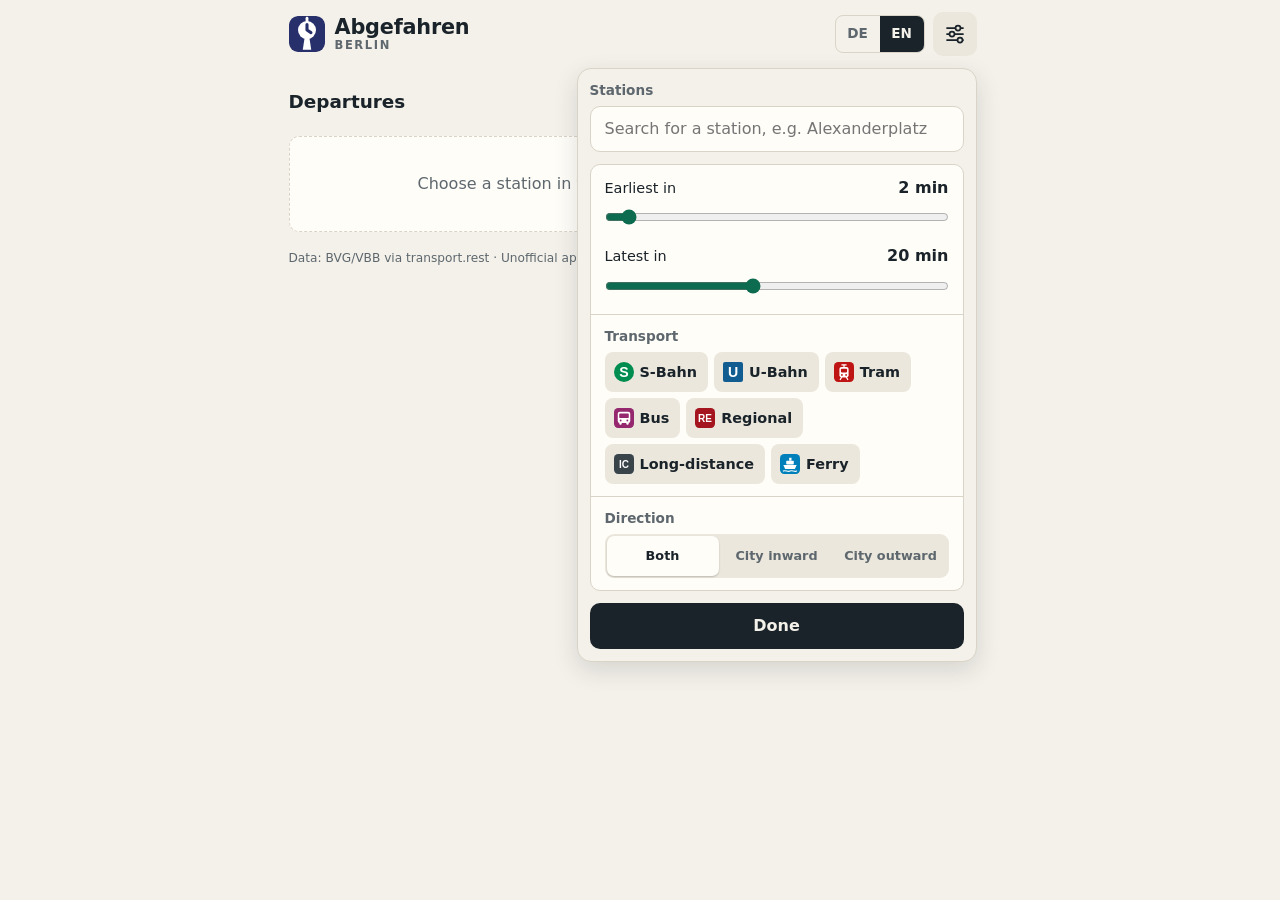
==== docs/index.html @ d76622d3 "rename folder" ====
<!doctype html>
<html lang="de">
<head>
  <meta charset="utf-8">
  <meta name="viewport" content="width=device-width, initial-scale=1, viewport-fit=cover">
  <title>Abgefahren · Berlin</title>
  <meta name="description" content="Live departures for your Berlin stations.">
  <meta name="theme-color" content="#f4f1ea" media="(prefers-color-scheme: light)">
  <meta name="theme-color" content="#11181d" media="(prefers-color-scheme: dark)">
  <meta name="mobile-web-app-capable" content="yes">
  <meta name="apple-mobile-web-app-capable" content="yes">
  <meta name="apple-mobile-web-app-title" content="Abgefahren">
  <link rel="manifest" href="manifest.webmanifest">
  <link rel="icon" type="image/svg+xml" href="icons/favicon.svg">
  <link rel="icon" type="image/png" sizes="32x32" href="icons/favicon-32.png">
  <link rel="apple-touch-icon" href="icons/apple-touch-icon.png">
  <link rel="stylesheet" href="styles.css">
</head>
<body>
  <header class="topbar">
    <h1 class="brand"><img class="brand-icon" src="icons/favicon.svg" alt="" width="36" height="36"><span class="brand-text"><span class="brand-name">Abgefahren</span> <span class="brand-sub">Berlin</span></span></h1>
    <div class="topbar-actions">
      <div class="lang" role="group" data-i18n-aria="language">
        <button type="button" data-lang="de">DE</button>
        <button type="button" data-lang="en">EN</button>
      </div>
      <button id="settingsToggle" type="button" class="icon-button" aria-controls="settings"
              aria-expanded="false" data-i18n-aria="settings">
        <svg viewBox="0 0 24 24" width="24" height="24" fill="none" stroke="currentColor" stroke-width="1.75" stroke-linecap="round" aria-hidden="true">
          <path d="M4 6h8M18 6h2M4 12h2M12 12h8M4 18h10M20 18h.01"/>
          <circle cx="15" cy="6" r="2.5"/>
          <circle cx="9" cy="12" r="2.5"/>
          <circle cx="17" cy="18" r="2.5"/>
        </svg>
      </button>
    </div>
  </header>

  <main class="layout">
    <aside id="settings" class="controls" hidden>
      <section class="stations">
        <label class="label" for="search" data-i18n="stations"></label>
        <div class="search">
          <input id="search" type="search" autocomplete="off" spellcheck="false"
                 role="combobox" aria-expanded="false" aria-controls="results"
                 data-i18n-placeholder="searchPlaceholder">
          <ul id="results" class="results" hidden></ul>
        </div>
        <ul id="chips" class="chips"></ul>
        <span id="favoritesLabel" class="label label-spaced" data-i18n="favorites" hidden></span>
        <ul id="favorites" class="chips"></ul>
        <span id="walkLabel" class="label label-spaced" data-i18n="walkTime" hidden></span>
        <ul id="walkTimes" class="walk-list"></ul>
      </section>

      <section id="map" class="map" hidden></section>

      <div class="filters">
        <div class="filter-group">
          <div class="slider">
            <label for="minTime" data-i18n="minTime"></label>
            <output id="minTimeOut" for="minTime"></output>
            <input id="minTime" type="range" min="0" max="39" step="1">
          </div>
          <div class="slider">
            <label for="maxTime" data-i18n="maxTime"></label>
            <output id="maxTimeOut" for="maxTime"></output>
            <input id="maxTime" type="range" min="5" max="40" step="5">
          </div>
        </div>

        <div class="filter-group">
          <span class="label" id="modesLabel" data-i18n="transport"></span>
          <div id="modes" class="modes" role="group" aria-labelledby="modesLabel"></div>
        </div>

        <div class="filter-group">
          <span class="label" id="dirLabel" data-i18n="direction"></span>
          <div id="directions" class="segments" role="group" aria-labelledby="dirLabel"></div>
          <span class="label label-spaced" id="centreLabel" data-i18n="reference"></span>
          <div id="centres" class="segments" role="group" aria-labelledby="centreLabel"></div>
        </div>
      </div>

      <button id="settingsDone" type="button" class="done" data-i18n="done"></button>
    </aside>

    <section class="board" aria-labelledby="boardTitle">
      <div class="toolbar">
        <div class="status">
          <h2 id="boardTitle"></h2>
          <p id="status"></p>
        </div>
        <button id="refresh" type="button" class="refresh">
          <svg viewBox="0 0 24 24" width="24" height="24" fill="none" stroke="currentColor" stroke-width="1.75" stroke-linecap="round" stroke-linejoin="round" aria-hidden="true">
            <path d="M3.5 12a8.5 8.5 0 0 1 14.5-6l2.5 2.5"/>
            <path d="M20.5 3.5v5h-5"/>
            <path d="M20.5 12a8.5 8.5 0 0 1-14.5 6l-2.5-2.5"/>
            <path d="M3.5 20.5v-5h5"/>
            <g class="refresh-strike">
              <path class="refresh-strike-gap" d="M4 4l16 16"/>
              <path d="M4 4l16 16"/>
            </g>
          </svg>
        </button>
      </div>
      <p id="notice" class="notice" role="status" hidden></p>
      <ol id="departures" class="departures"></ol>
      <p id="empty" class="empty" hidden></p>
    </section>
  </main>

  <footer class="footer">
    <span data-i18n="credit"></span>
  </footer>

  <script type="module" src="js/app.js"></script>
</body>
</html>
---- docs/styles.css ----
:root {
  color-scheme: light dark;
  --bg: #f4f1ea;
  --surface: #fffdf8;
  --surface-2: #ebe7dd;
  --text: #1a2329;
  --muted: #5d676d;
  --line: #d9d4c7;
  --accent: #0d6b4f;
  --accent-text: #ffffff;
  --warn: #b3401a;
  --warn-bg: #f9e6dc;
  --ok: #0d6b4f;
  --pin: #c9281e;
  --star: #b7791f;
  --flash: #cdeedd;
  --reach-ok: #1f8a4c;
  --reach-soon: #e8b400;
  --reach-now: #f07d1a;
  --reach-late: #d33a2c;
  --shadow: 0 8px 24px rgb(26 35 41 / 0.14);
}

@media (prefers-color-scheme: dark) {
  :root {
    --bg: #11181d;
    --surface: #1a2329;
    --surface-2: #26323a;
    --text: #edf0ee;
    --muted: #a2adb2;
    --line: #2f3c44;
    --accent: #4cc79c;
    --accent-text: #08261c;
    --warn: #ff9d78;
    --warn-bg: #3b231a;
    --ok: #6fd6b1;
    --star: #ffc83d;
    --flash: #23584a;
    --shadow: 0 8px 24px rgb(0 0 0 / 0.45);
  }
}

* { box-sizing: border-box; }
[hidden] { display: none !important; }

/* The reserved scrollbar space keeps the layout still when the page height changes. */
html { -webkit-text-size-adjust: 100%; scrollbar-gutter: stable; }

body {
  margin: 0;
  background: var(--bg);
  color: var(--text);
  font: 16px/1.4 system-ui, -apple-system, "Segoe UI", Roboto, "Helvetica Neue", sans-serif;
  padding-bottom: env(safe-area-inset-bottom);
}

button, input { font: inherit; color: inherit; }
button { cursor: pointer; }
button:disabled { cursor: default; }
:focus-visible { outline: 2px solid var(--accent); outline-offset: 2px; }
h1, h2, p, ul, ol { margin: 0; padding: 0; }
ul, ol { list-style: none; }

/* ---------- Top bar ---------- */

.topbar {
  display: flex;
  align-items: center;
  justify-content: space-between;
  max-width: 720px;
  margin: 0 auto;
  padding: calc(12px + env(safe-area-inset-top)) 16px 12px;
}
.brand {
  display: flex;
  align-items: center;
  gap: 10px;
  margin: 0;
}
.brand-icon {
  flex: none;
  width: 36px;
  height: 36px;
  border-radius: 9px;
}
.brand-text { display: flex; flex-direction: column; line-height: 1.05; }
.brand-name { font-size: 1.3rem; font-weight: 750; letter-spacing: -0.01em; }
.brand-sub {
  font-size: 0.72rem;
  font-weight: 600;
  letter-spacing: 0.14em;
  text-transform: uppercase;
  color: var(--muted);
}

.topbar-actions { display: flex; align-items: center; gap: 8px; }
.lang { display: flex; border: 1px solid var(--line); border-radius: 8px; overflow: hidden; }
.lang button {
  min-width: 44px;
  min-height: 36px;
  border: 0;
  background: transparent;
  font-size: 0.85rem;
  font-weight: 600;
  color: var(--muted);
}
.lang button[aria-pressed="true"] { background: var(--text); color: var(--bg); }

.icon-button {
  display: grid;
  place-items: center;
  width: 44px;
  height: 44px;
  background: transparent;
  border: 0;
  border-radius: 10px;
  color: var(--muted);
}
.icon-button[aria-expanded="true"] { background: var(--surface-2); color: var(--text); }

/* ---------- Layout ---------- */

.layout {
  position: relative;
  max-width: 720px;
  margin: 0 auto;
  padding: 0 16px;
}
.board { min-width: 0; }

/* The settings lie over the departures, so nothing moves when they open. */
.controls {
  position: absolute;
  z-index: 30;
  top: 0;
  right: 16px;
  left: 16px;
  display: flex;
  flex-direction: column;
  gap: 12px;
  padding: 12px;
  background: var(--bg);
  border: 1px solid var(--line);
  border-radius: 14px;
  box-shadow: var(--shadow);
}
@media (min-width: 600px) {
  .controls { left: auto; width: 400px; }
}

.done {
  min-height: 46px;
  background: var(--text);
  border: 0;
  border-radius: 10px;
  color: var(--bg);
  font-weight: 650;
}

.label { display: block; margin-bottom: 6px; font-size: 0.85rem; font-weight: 600; color: var(--muted); }
.label-spaced { margin-top: 12px; }

/* ---------- Search and chips ---------- */

.search { position: relative; }
#search {
  width: 100%;
  min-height: 46px;
  padding: 0 14px;
  background: var(--surface);
  border: 1px solid var(--line);
  border-radius: 10px;
}
.results {
  position: absolute;
  z-index: 20;
  top: calc(100% + 4px);
  left: 0;
  right: 0;
  max-height: 340px;
  overflow-y: auto;
  background: var(--surface);
  border: 1px solid var(--line);
  border-radius: 10px;
  box-shadow: var(--shadow);
}
.result {
  display: flex;
  align-items: center;
  justify-content: space-between;
  gap: 12px;
  width: 100%;
  min-height: 46px;
  padding: 8px 12px;
  border: 0;
  background: transparent;
  text-align: left;
}
.result:hover, .result:focus-visible { background: var(--surface-2); outline-offset: -2px; }
.result-modes { display: flex; flex-shrink: 0; gap: 3px; }
.result-message { padding: 12px; color: var(--muted); }

.chips { display: flex; flex-wrap: wrap; gap: 6px; margin-top: 8px; }
.chips:empty { display: none; }
.chip-favorite { background: transparent; box-shadow: inset 0 0 0 1px var(--line); }
#favorites { margin-top: 0; }
.chip-star {
  display: grid;
  flex-shrink: 0;
  place-items: center;
  width: 36px;
  height: 36px;
  padding: 0;
  background: transparent;
  border: 0;
  color: var(--muted);
}
.star-icon { display: inline-flex; }
.star-icon svg { fill: none; }
.chip-star[aria-pressed="true"] { color: var(--star); }
.chip-star[aria-pressed="true"] svg { fill: currentColor; }
.chip-show {
  min-width: 0;
  min-height: 36px;
  padding: 0 12px 0 0;
  overflow: hidden;
  background: transparent;
  border: 0;
  font-weight: 550;
  text-align: left;
  white-space: nowrap;
  text-overflow: ellipsis;
}
.chip {
  display: flex;
  align-items: center;
  max-width: 100%;
  background: var(--surface-2);
  border-radius: 8px;
  font-size: 0.92rem;
  font-weight: 550;
}
.chip-name { overflow: hidden; white-space: nowrap; text-overflow: ellipsis; }
.chip-remove {
  flex-shrink: 0;
  width: 36px;
  height: 36px;
  border: 0;
  background: transparent;
  color: var(--muted);
  font-size: 1.15rem;
  line-height: 1;
}
.chip-remove:hover { color: var(--text); }

/* ---------- Minimap ---------- */

.map {
  position: relative;
  height: 160px;
  overflow: hidden;
  background: var(--surface-2);
  border: 1px solid var(--line);
  border-radius: 10px;
  isolation: isolate;
}

.map-tiles img {
  position: absolute;
  top: 0;
  left: 0;
  width: 256px;
  height: 256px;
  user-select: none;
}
/* OpenStreetMap only offers light tiles. Inverting them and rotating the hues
   back gives a dark map on which water stays blue and parks stay green. */
@media (prefers-color-scheme: dark) {
  .map-tiles { filter: invert(1) hue-rotate(180deg) brightness(0.95) contrast(0.9); }
}

.map-markers { position: absolute; inset: 0; pointer-events: none; }
.map-marker { position: absolute; top: 0; left: 0; width: 0; height: 0; }
.map-pin {
  position: absolute;
  left: -7px;
  top: -7px;
  width: 14px;
  height: 14px;
  background: var(--pin);
  border: 2.5px solid #fff;
  border-radius: 50%;
  box-shadow: 0 1px 4px rgb(0 0 0 / 0.5);
}
.map-label {
  position: absolute;
  left: 12px;
  top: -11px;
  max-width: 150px;
  padding: 1px 6px;
  overflow: hidden;
  background: rgb(255 255 255 / 0.92);
  border-radius: 4px;
  color: #1a2329;
  font-size: 0.74rem;
  font-weight: 650;
  white-space: nowrap;
  text-overflow: ellipsis;
}
.map-controls { position: absolute; top: 6px; right: 6px; display: flex; flex-direction: column; gap: 4px; }
.map-zoom, .map-open {
  display: grid;
  place-items: center;
  width: 32px;
  height: 32px;
  background: rgb(255 255 255 / 0.94);
  border: 1px solid rgb(0 0 0 / 0.2);
  border-radius: 6px;
  color: #1a2329;
  font-size: 1.05rem;
  font-weight: 600;
  text-decoration: none;
}
.map-zoom:disabled { color: #9aa2a6; }
.map-credit {
  position: absolute;
  right: 0;
  bottom: 0;
  padding: 1px 5px;
  background: rgb(255 255 255 / 0.85);
  color: #1a2329;
  font-size: 0.68rem;
}
@media (prefers-color-scheme: dark) {
  .map-label, .map-zoom, .map-open, .map-credit {
    background: rgb(26 35 41 / 0.92);
    border-color: rgb(255 255 255 / 0.18);
    color: #edf0ee;
  }
  .map-zoom:disabled { color: #66727a; }
}

/* ---------- Filters ---------- */

.filters { background: var(--surface); border: 1px solid var(--line); border-radius: 10px; }
.filter-group { padding: 12px 14px; }
.filter-group + .filter-group { border-top: 1px solid var(--line); }

.slider {
  display: grid;
  grid-template-columns: 1fr auto;
  align-items: baseline;
  gap: 2px 8px;
}
.slider + .slider { margin-top: 12px; }
.slider label { font-size: 0.9rem; }
.slider output { font-weight: 700; font-variant-numeric: tabular-nums; }
.slider input {
  grid-column: 1 / -1;
  width: 100%;
  height: 32px;
  margin: 0;
  accent-color: var(--accent);
}

.modes { display: flex; flex-wrap: wrap; gap: 6px; }
.mode-icon { display: inline-flex; flex-shrink: 0; }
.mode {
  display: inline-flex;
  align-items: center;
  gap: 6px;
  min-height: 40px;
  padding: 0 10px 0 8px;
  background: transparent;
  border: 1.5px solid var(--line);
  border-radius: 8px;
  color: var(--muted);
  font-size: 0.9rem;
  font-weight: 600;
}
.mode .mode-icon { filter: grayscale(1); opacity: 0.45; }
.mode[aria-pressed="true"] { background: var(--surface-2); border-color: transparent; color: var(--text); }
.mode[aria-pressed="true"] .mode-icon { filter: none; opacity: 1; }

.segments { display: grid; grid-auto-flow: column; grid-auto-columns: minmax(0, 1fr); gap: 2px; padding: 2px; background: var(--surface-2); border-radius: 9px; }
.segment {
  min-height: 40px;
  padding: 2px;
  background: transparent;
  border: 0;
  border-radius: 7px;
  color: var(--muted);
  font-size: clamp(0.72rem, 3.3vw, 0.86rem);
  font-weight: 600;
}
@media (min-width: 600px) { .segment { font-size: 0.8rem; } }
.segment-icon { display: flex; flex-direction: column; align-items: center; justify-content: center; gap: 2px; min-height: 58px; }
.segment[aria-pressed="true"] { background: var(--surface); color: var(--text); box-shadow: 0 1px 2px rgb(0 0 0 / 0.2); }

/* ---------- Board ---------- */

.toolbar {
  position: sticky;
  z-index: 10;
  top: 0;
  display: flex;
  align-items: center;
  justify-content: space-between;
  gap: 12px;
  padding: 10px 0;
  background: var(--bg);
}
.status { min-width: 0; }
.status h2 { overflow: hidden; font-size: 1.15rem; font-weight: 700; white-space: nowrap; text-overflow: ellipsis; }
#status { color: var(--muted); font-size: 0.8rem; font-variant-numeric: tabular-nums; }

.refresh {
  display: grid;
  flex-shrink: 0;
  place-items: center;
  width: 48px;
  height: 48px;
  padding: 0;
  background: transparent;
  border: 0;
  border-radius: 10px;
  color: var(--accent);
}
.refresh-strike { display: none; }
.refresh-strike-gap { stroke: var(--bg); stroke-width: 4.5; }
.refresh.is-waiting { color: var(--muted); }
.refresh.is-waiting .refresh-strike { display: inline; }
.refresh:disabled { color: var(--muted); opacity: 0.55; }
.refresh.is-loading svg { animation: spin 1s linear infinite; }
@keyframes spin { to { transform: rotate(360deg); } }
@media (prefers-reduced-motion: reduce) { .refresh.is-loading svg { animation: none; } }

.notice {
  margin-bottom: 10px;
  padding: 10px 12px;
  background: var(--warn-bg);
  border-radius: 8px;
  color: var(--warn);
  font-size: 0.9rem;
}

.departures { position: relative; background: var(--surface); border: 1px solid var(--line); border-radius: 10px; overflow: hidden; }
.departures:empty { display: none; }
.departure.is-leaving { position: absolute; z-index: 0; right: 0; left: 0; pointer-events: none; }
.departure {
  position: relative;
  z-index: 1;
  background: var(--surface);
  display: grid;
  grid-template-columns: 82px minmax(0, 1fr) auto;
  align-items: center;
  gap: 10px;
  padding: 10px 12px;
}
.departure + .departure, .more-rows { border-top: 1px solid var(--line); }

.departure-line { display: flex; align-items: center; gap: 5px; min-width: 0; }
.line {
  flex: 1;
  min-width: 0;
  padding: 2px 3px;
  overflow: hidden;
  border-radius: 4px;
  font-size: 0.8rem;
  font-weight: 750;
  line-height: 1.3;
  text-align: center;
  white-space: nowrap;
  text-overflow: ellipsis;
}
.line-suburban { border-radius: 999px; }
.line-subway { border-radius: 2px; }

.departure-main, .departure-when { display: flex; flex-direction: column; min-width: 0; }
.departure-direction { overflow: hidden; font-weight: 600; white-space: nowrap; text-overflow: ellipsis; }
.departure-details { color: var(--muted); font-size: 0.8rem; }
.departure-when { align-items: flex-end; font-variant-numeric: tabular-nums; white-space: nowrap; }
.departure-relative { font-size: 1.05rem; font-weight: 750; }
.departure-clock { color: var(--muted); font-size: 0.8rem; }
.delay { color: var(--warn); font-weight: 700; }
.early { color: var(--ok); font-weight: 700; }

.is-cancelled .departure-direction, .is-cancelled .departure-clock { text-decoration: line-through; color: var(--muted); }
.is-cancelled .departure-line { opacity: 0.5; }
.is-cancelled .departure-relative { color: var(--warn); font-size: 0.9rem; }

.more-rows { padding: 12px; color: var(--muted); font-size: 0.85rem; text-align: center; }

/* ---------- Leave time ---------- */

.reach-ok { box-shadow: inset 4px 0 0 var(--reach-ok); }
.reach-soon { box-shadow: inset 4px 0 0 var(--reach-soon); }
.reach-now { box-shadow: inset 4px 0 0 var(--reach-now); }
.reach-late { box-shadow: inset 4px 0 0 var(--reach-late); }
.reach-late :is(.departure-line, .departure-direction, .departure-when) { opacity: 0.5; }

.leave {
  display: inline-block;
  margin-right: 6px;
  padding: 0 6px;
  border-radius: 4px;
  font-size: 0.74rem;
  font-weight: 700;
  line-height: 1.5;
  white-space: nowrap;
}
.leave-ok { background: var(--reach-ok); color: #fff; }
.leave-soon { background: var(--reach-soon); color: #2b2100; }
.leave-now { background: var(--reach-now); color: #2b1400; }
.leave-late { background: var(--reach-late); color: #fff; }

.walk-list { display: flex; flex-direction: column; gap: 4px; }
.walk-list:empty { display: none; }
.walk-row { display: flex; align-items: center; justify-content: space-between; gap: 8px; }
.walk-name { min-width: 0; overflow: hidden; font-size: 0.9rem; white-space: nowrap; text-overflow: ellipsis; }
.walk-controls { display: flex; flex-shrink: 0; align-items: center; gap: 4px; }
.walk-step {
  width: 36px;
  height: 36px;
  background: var(--surface-2);
  border: 0;
  border-radius: 8px;
  font-size: 1.1rem;
  font-weight: 600;
}
.walk-step:disabled { opacity: 0.4; }
.walk-value { min-width: 64px; font-weight: 650; text-align: center; font-variant-numeric: tabular-nums; }

.empty {
  padding: 36px 20px;
  background: var(--surface);
  border: 1px dashed var(--line);
  border-radius: 10px;
  color: var(--muted);
  text-align: center;
}

.footer {
  max-width: 720px;
  margin: 0 auto;
  padding: 18px 16px 24px;
  color: var(--muted);
  font-size: 0.76rem;
}
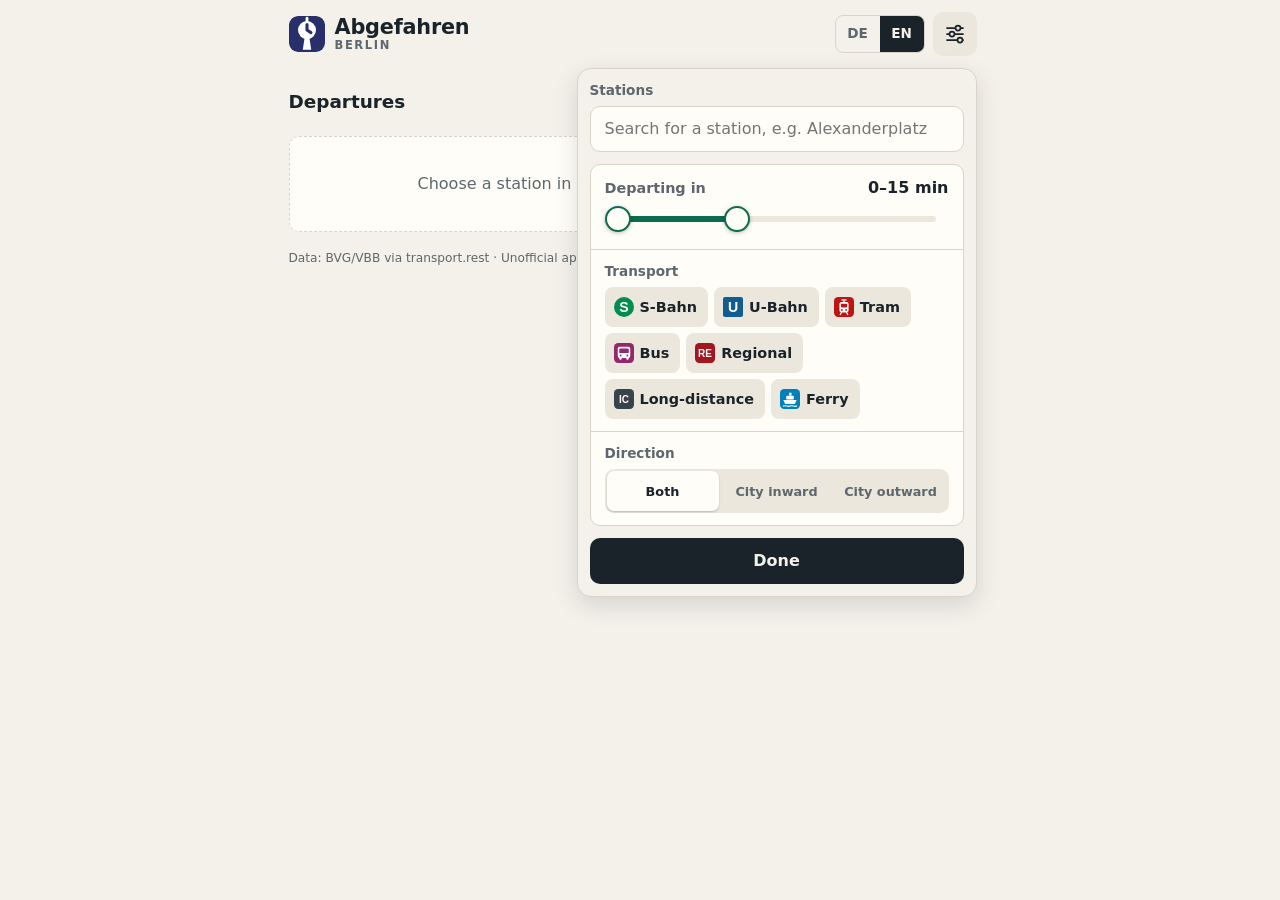
==== commit 0aa42194: "make min max one joined slider" ====
--- a/docs/index.html
+++ b/docs/index.html
@@ -17,6 +17,7 @@
   <link rel="stylesheet" href="styles.css">
 </head>
 <body>
+  <div id="pullIndicator" class="pull" aria-hidden="true"></div>
   <header class="topbar">
     <h1 class="brand"><img class="brand-icon" src="icons/favicon.svg" alt="" width="36" height="36"><span class="brand-text"><span class="brand-name">Abgefahren</span> <span class="brand-sub">Berlin</span></span></h1>
     <div class="topbar-actions">
@@ -57,15 +58,14 @@
 
       <div class="filters">
         <div class="filter-group">
-          <div class="slider">
-            <label for="minTime" data-i18n="minTime"></label>
-            <output id="minTimeOut" for="minTime"></output>
-            <input id="minTime" type="range" min="0" max="39" step="1">
-          </div>
-          <div class="slider">
-            <label for="maxTime" data-i18n="maxTime"></label>
-            <output id="maxTimeOut" for="maxTime"></output>
-            <input id="maxTime" type="range" min="5" max="40" step="5">
+          <div class="slider" role="group" aria-labelledby="timeRangeLabel">
+            <span class="label" id="timeRangeLabel" data-i18n="timeRange"></span>
+            <output id="timeRangeOut" for="minTime maxTime"></output>
+            <div class="range" id="timeRange">
+              <div class="range-track"><div class="range-fill"></div></div>
+              <input id="minTime" type="range" min="0" max="40" step="1" data-i18n-aria="minTime">
+              <input id="maxTime" type="range" min="0" max="40" step="5" data-i18n-aria="maxTime">
+            </div>
           </div>
         </div>
 
--- a/docs/styles.css
+++ b/docs/styles.css
@@ -69,7 +69,27 @@
   justify-content: space-between;
   max-width: 720px;
   margin: 0 auto;
-  padding: calc(12px + env(safe-area-inset-top)) 16px 12px;
+  padding: calc(12px + var(--top-extra) + env(safe-area-inset-top)) 16px 12px;
+}
+
+/* As an installed app there is no browser bar above the page, so the top gets a
+   little more room below the clock and status icons. */
+:root { --top-extra: 0px; }
+@media (display-mode: standalone) {
+  :root { --top-extra: 14px; }
+}
+
+/* Covers the strip behind the status bar, so scrolled content doesn't show
+   through under the clock. Its height is 0 where there is no such strip. */
+body::before {
+  content: "";
+  position: fixed;
+  z-index: 35;
+  top: 0;
+  right: 0;
+  left: 0;
+  height: env(safe-area-inset-top);
+  background: var(--bg);
 }
 .brand {
   display: flex;
@@ -352,16 +372,77 @@
   align-items: baseline;
   gap: 2px 8px;
 }
-.slider + .slider { margin-top: 12px; }
-.slider label { font-size: 0.9rem; }
+.slider .label { margin: 0; font-size: 0.9rem; }
 .slider output { font-weight: 700; font-variant-numeric: tabular-nums; }
-.slider input {
+
+/* One track with two handles: two range inputs on top of each other. Only the
+   handles take touches, so each one can be grabbed through the other input. */
+.range {
+  --thumb: 26px;
+  position: relative;
   grid-column: 1 / -1;
+  height: 36px;
+}
+.range-track {
+  position: absolute;
+  top: 50%;
+  right: calc(var(--thumb) / 2);
+  left: calc(var(--thumb) / 2);
+  height: 6px;
+  background: var(--surface-2);
+  border-radius: 3px;
+  transform: translateY(-50%);
+}
+.range-fill {
+  position: absolute;
+  top: 0;
+  bottom: 0;
+  left: calc(var(--from) * 100%);
+  width: calc((var(--to) - var(--from)) * 100%);
+  background: var(--accent);
+  border-radius: 3px;
+}
+.range input {
+  position: absolute;
+  inset: 0;
   width: 100%;
-  height: 32px;
+  height: 100%;
   margin: 0;
-  accent-color: var(--accent);
-}
+  background: transparent;
+  pointer-events: none;
+  -webkit-appearance: none;
+  appearance: none;
+}
+.range input:focus-visible { outline: none; }
+.range input.is-front { z-index: 1; }
+.range input::-webkit-slider-runnable-track { height: 100%; background: transparent; border: 0; }
+.range input::-moz-range-track { height: 100%; background: transparent; border: 0; }
+.range input::-webkit-slider-thumb {
+  width: var(--thumb);
+  height: var(--thumb);
+  margin-top: calc((36px - var(--thumb)) / 2);
+  background: var(--surface);
+  border: 2px solid var(--accent);
+  border-radius: 50%;
+  box-shadow: 0 1px 4px rgb(0 0 0 / 0.25);
+  cursor: grab;
+  pointer-events: auto;
+  -webkit-appearance: none;
+  appearance: none;
+}
+.range input::-moz-range-thumb {
+  width: var(--thumb);
+  height: var(--thumb);
+  box-sizing: border-box;
+  background: var(--surface);
+  border: 2px solid var(--accent);
+  border-radius: 50%;
+  box-shadow: 0 1px 4px rgb(0 0 0 / 0.25);
+  cursor: grab;
+  pointer-events: auto;
+}
+.range input:focus-visible::-webkit-slider-thumb { outline: 2px solid var(--accent); outline-offset: 2px; }
+.range input:focus-visible::-moz-range-thumb { outline: 2px solid var(--accent); outline-offset: 2px; }
 
 .modes { display: flex; flex-wrap: wrap; gap: 6px; }
 .mode-icon { display: inline-flex; flex-shrink: 0; }
@@ -402,7 +483,7 @@
 .toolbar {
   position: sticky;
   z-index: 10;
-  top: 0;
+  top: env(safe-area-inset-top);
   display: flex;
   align-items: center;
   justify-content: space-between;
@@ -434,6 +515,50 @@
 .refresh.is-loading svg { animation: spin 1s linear infinite; }
 @keyframes spin { to { transform: rotate(360deg); } }
 @media (prefers-reduced-motion: reduce) { .refresh.is-loading svg { animation: none; } }
+
+/* ---------- Pull to refresh ---------- */
+
+/* Keeps the browser's own pull-to-reload from reloading the whole page. */
+html { overscroll-behavior-y: contain; }
+
+.pull {
+  position: fixed;
+  top: calc(env(safe-area-inset-top) + var(--top-extra));
+  left: 50%;
+  z-index: 40;
+  display: grid;
+  place-items: center;
+  width: 44px;
+  height: 44px;
+  background: var(--surface);
+  border: 1px solid var(--line);
+  border-radius: 50%;
+  box-shadow: var(--shadow);
+  color: var(--muted);
+  opacity: 0;
+  pointer-events: none;
+  transform: translate(-50%, -64px);
+  transition: transform 0.3s ease, opacity 0.3s ease;
+}
+.pull svg { transform: rotate(var(--turn, 0deg)); }
+.pull .refresh-strike { display: none; }
+.pull .refresh-strike-gap { stroke: var(--surface); }
+.pull.is-ready, .pull.is-loading { color: var(--accent); }
+.pull.is-blocked { color: var(--muted); }
+.pull.is-blocked svg { transform: none; }
+.pull.is-blocked .refresh-strike { display: inline; }
+.pull.is-loading svg { animation: spin 1s linear infinite; }
+.pull.is-shaking svg { animation: shake 0.5s ease; }
+@keyframes shake {
+  20% { transform: translateX(-5px); }
+  40% { transform: translateX(5px); }
+  60% { transform: translateX(-3px); }
+  80% { transform: translateX(3px); }
+}
+@media (prefers-reduced-motion: reduce) {
+  .pull { transition: opacity 0.2s; }
+  .pull.is-loading svg, .pull.is-shaking svg { animation: none; }
+}
 
 .notice {
   margin-bottom: 10px;
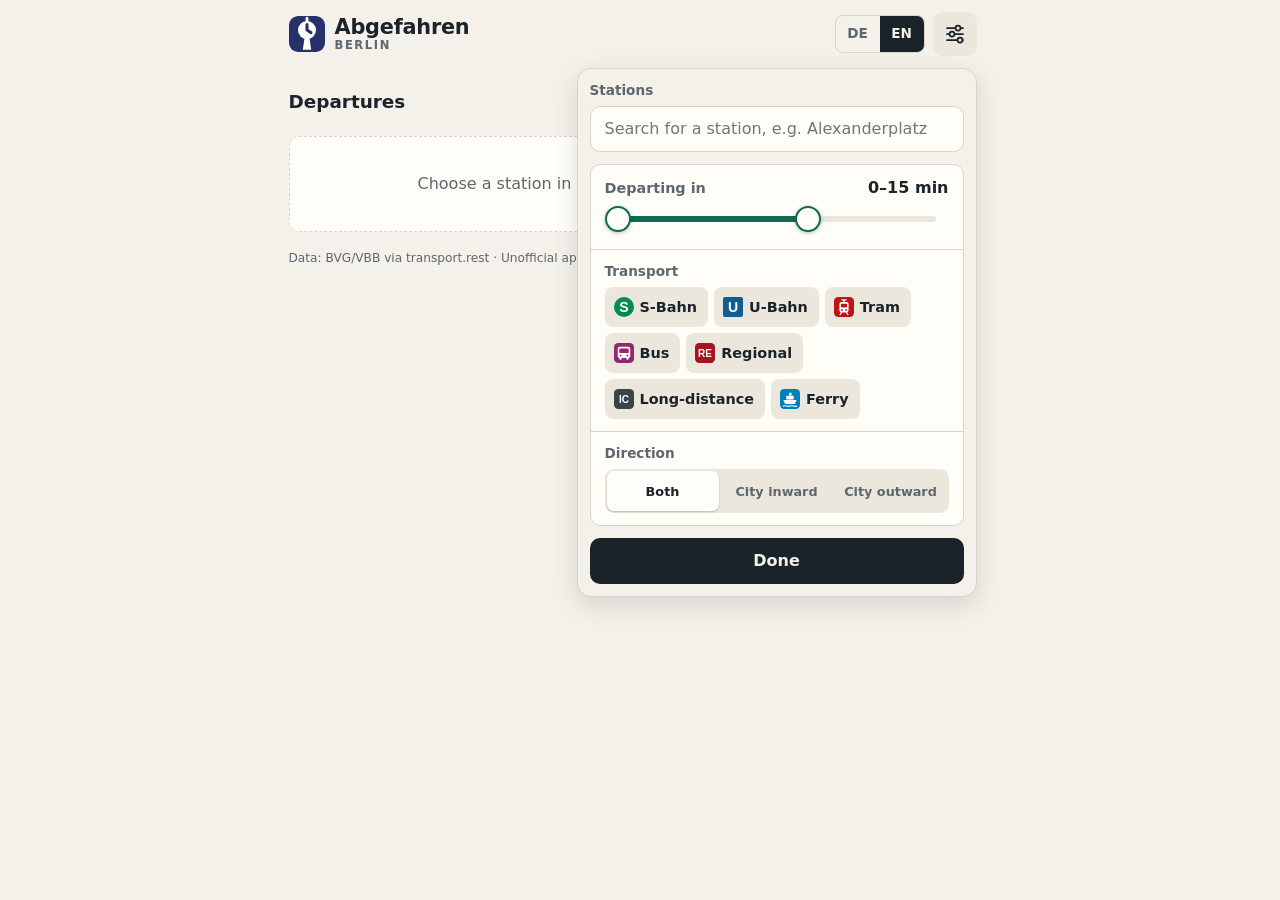
==== commit 687a0e7e: "make the delay time also a slider" ====
--- a/docs/index.html
+++ b/docs/index.html
@@ -63,8 +63,8 @@
             <output id="timeRangeOut" for="minTime maxTime"></output>
             <div class="range" id="timeRange">
               <div class="range-track"><div class="range-fill"></div></div>
-              <input id="minTime" type="range" min="0" max="40" step="1" data-i18n-aria="minTime">
-              <input id="maxTime" type="range" min="0" max="40" step="5" data-i18n-aria="maxTime">
+              <input id="minTime" type="range" min="0" max="25" step="1" data-i18n-aria="minTime">
+              <input id="maxTime" type="range" min="0" max="25" step="5" data-i18n-aria="maxTime">
             </div>
           </div>
         </div>
--- a/docs/styles.css
+++ b/docs/styles.css
@@ -639,22 +639,11 @@
 .leave-now { background: var(--reach-now); color: #2b1400; }
 .leave-late { background: var(--reach-late); color: #fff; }
 
-.walk-list { display: flex; flex-direction: column; gap: 4px; }
+.walk-list { display: flex; flex-direction: column; gap: 6px; }
 .walk-list:empty { display: none; }
-.walk-row { display: flex; align-items: center; justify-content: space-between; gap: 8px; }
+.walk-row { display: grid; grid-template-columns: 1fr auto; align-items: baseline; gap: 0 8px; }
 .walk-name { min-width: 0; overflow: hidden; font-size: 0.9rem; white-space: nowrap; text-overflow: ellipsis; }
-.walk-controls { display: flex; flex-shrink: 0; align-items: center; gap: 4px; }
-.walk-step {
-  width: 36px;
-  height: 36px;
-  background: var(--surface-2);
-  border: 0;
-  border-radius: 8px;
-  font-size: 1.1rem;
-  font-weight: 600;
-}
-.walk-step:disabled { opacity: 0.4; }
-.walk-value { min-width: 64px; font-weight: 650; text-align: center; font-variant-numeric: tabular-nums; }
+.walk-value { font-weight: 700; font-variant-numeric: tabular-nums; }
 
 .empty {
   padding: 36px 20px;
